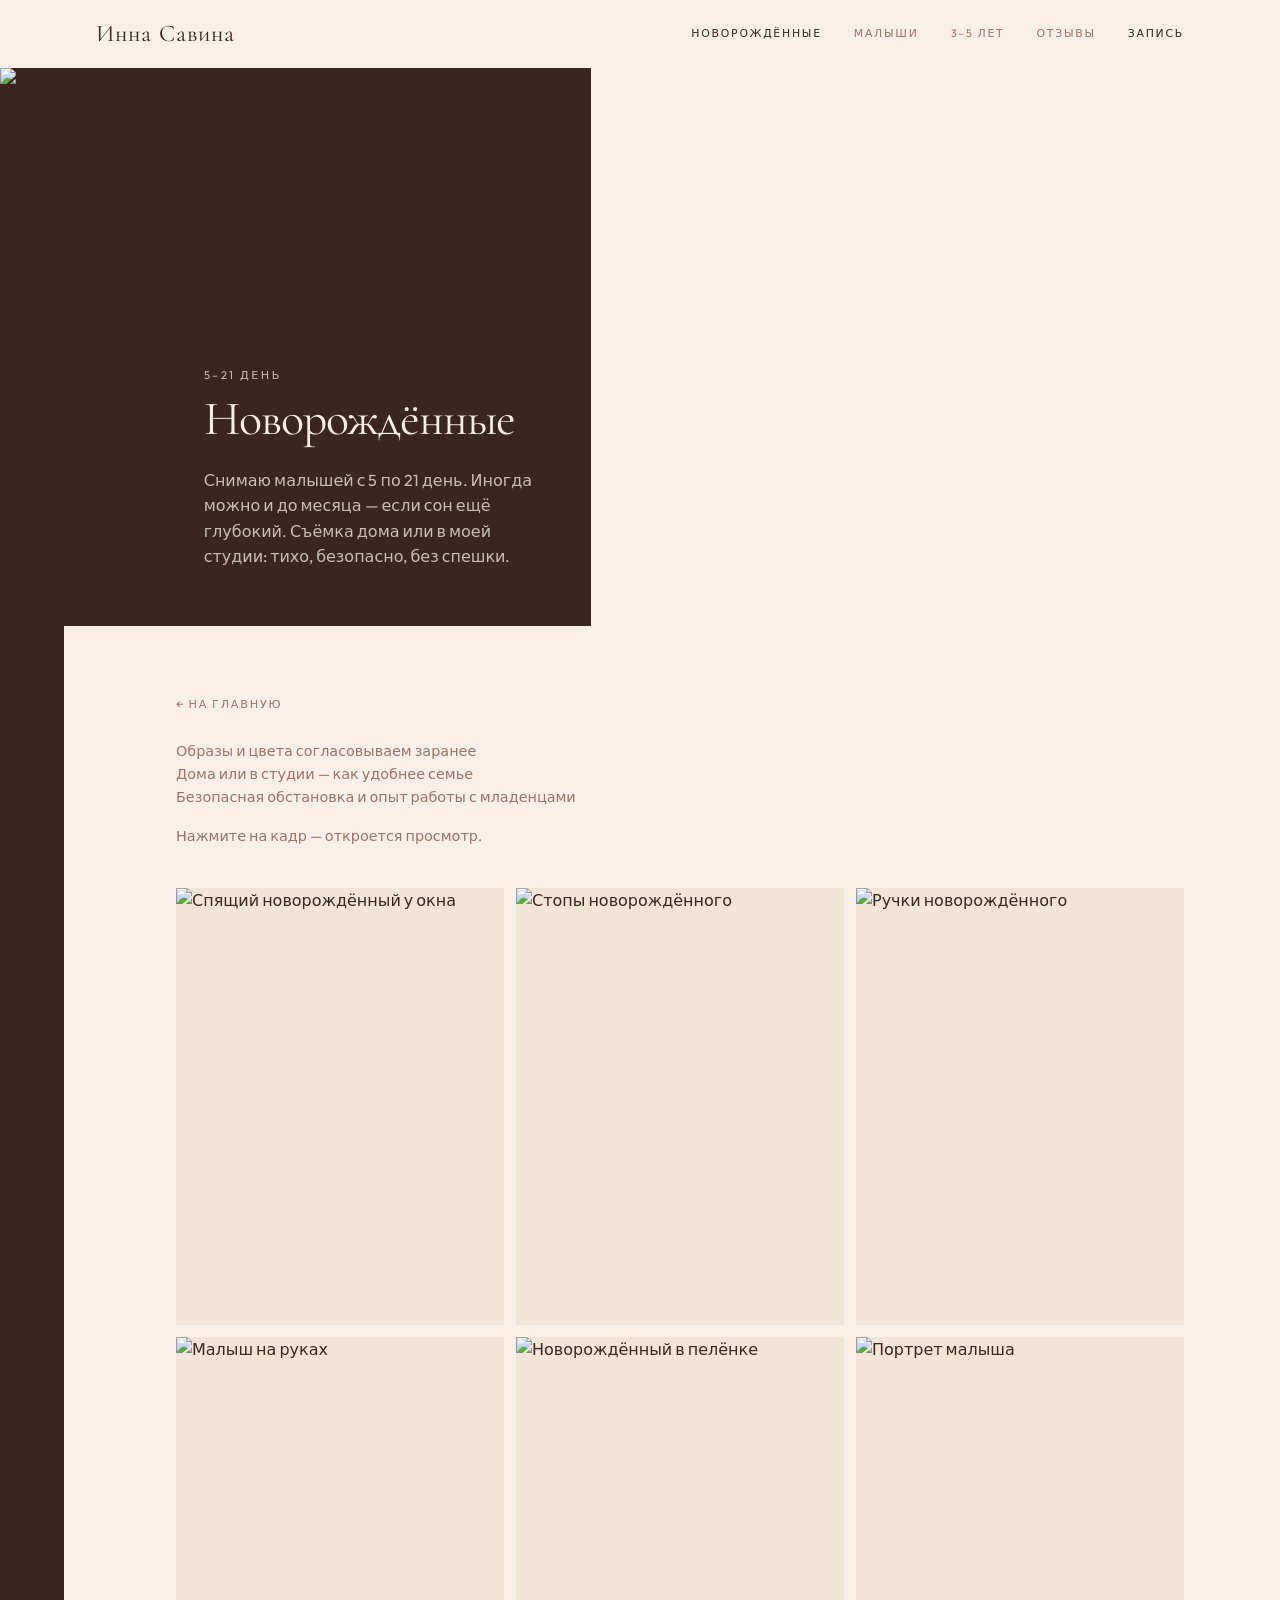
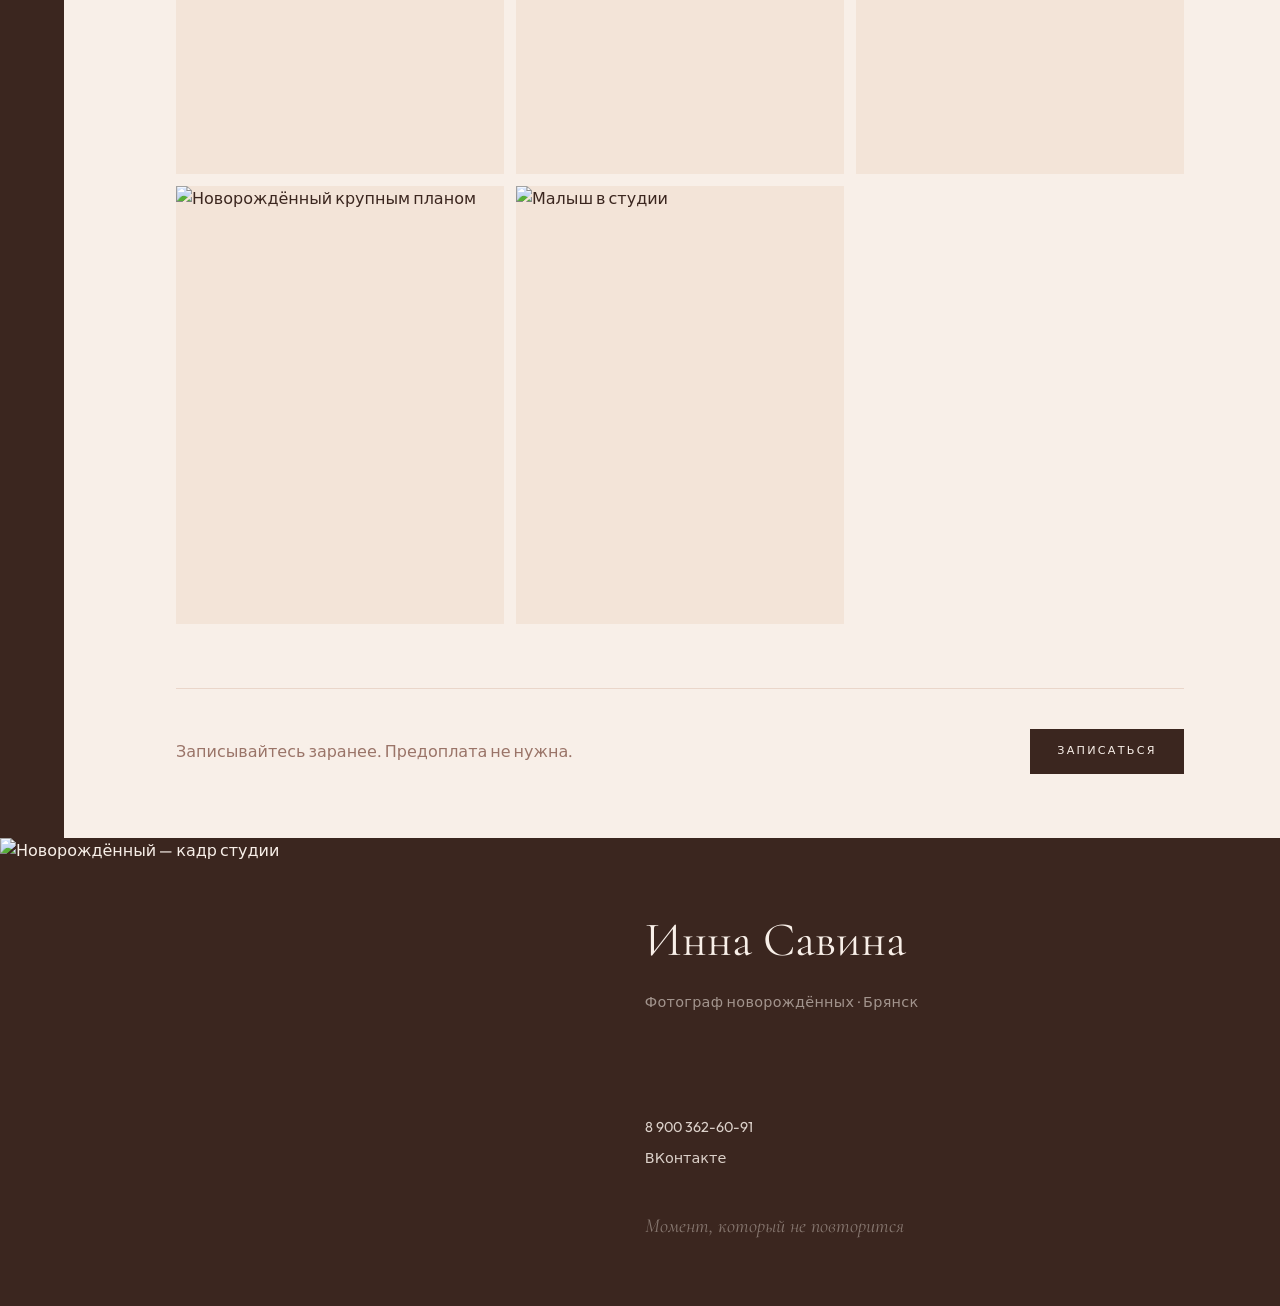
==== gallery/newborn/index.html @ e0b51485 "Add files via upload" ====
<!DOCTYPE html>
<html lang="ru">
<head>
  <meta charset="utf-8" />
  <meta name="viewport" content="width=device-width, initial-scale=1" />
  <title>Новорождённые — Инна Савина</title>
  <meta name="description" content="Снимаю малышей с 5 по 21 день. Иногда можно и до месяца — если сон ещё глубокий. Съёмка дома или в моей студии: тихо, безопасно, без спешки." />
  <meta property="og:title" content="Новорождённые — Инна Савина" />
  <meta property="og:image" content="../../og.jpg" />
  <link rel="icon" type="image/svg+xml" href="../../favicon.svg" />
  <link rel="preconnect" href="https://fonts.googleapis.com" />
  <link rel="preconnect" href="https://fonts.gstatic.com" crossorigin />
  <link href="https://fonts.googleapis.com/css2?family=Cormorant+Garamond:ital,wght@0,400;0,500;1,400&family=Outfit:wght@400;500&display=swap" rel="stylesheet" />
  <link rel="stylesheet" href="../../css/site.css" />
</head>
<body>

<header>
  <div class="nav">
    <a class="logo" href="../../">Инна Савина</a>
    <nav class="nav-links">
      <a href="../../gallery/newborn/" class="active">Новорождённые</a>
      <a href="../../gallery/toddlers/">Малыши</a>
      <a href="../../gallery/children/">3–5 лет</a>
      <a href="../../#otzyvy">Отзывы</a>
      <a href="../../booking/" class="solid">Запись</a>
    </nav>
    <button class="menu-btn" type="button" data-menu aria-label="Открыть меню">☰</button>
  </div>
  <div class="mobile-nav" data-mobile>
    <a href="../../gallery/newborn/">Новорождённые</a>
    <a href="../../gallery/toddlers/">Малыши</a>
    <a href="../../gallery/children/">3–5 лет</a>
    <a href="../../#otzyvy">Отзывы</a>
    <a href="../../booking/">Запись</a>
  </div>
</header>

<main>
  <article>
    <div class="page-hero">
      <div class="page-hero-photo"><img src="../../photos/nb-01.webp" alt="Новорождённые" /></div>
      <div class="page-hero-copy">
        <p class="kicker">5–21 день</p>
        <h1>Новорождённые</h1>
        <p>Снимаю малышей с 5 по 21 день. Иногда можно и до месяца — если сон ещё глубокий. Съёмка дома или в моей студии: тихо, безопасно, без спешки.</p>
      </div>
    </div>
    <div class="gallery-body">
      <div class="gallery-stripe"></div>
      <div class="gallery-inner">
        <a class="back" href="../../">← На главную</a>
        <ul><li>Образы и цвета согласовываем заранее</li><li>Дома или в студии — как удобнее семье</li><li>Безопасная обстановка и опыт работы с младенцами</li></ul>
        <p class="hint">Нажмите на кадр — откроется просмотр.</p>
        <div class="grid"><button type="button" data-open="[{&quot;src&quot;: &quot;../../photos/nb-01.webp&quot;, &quot;alt&quot;: &quot;Спящий новорождённый у окна&quot;, &quot;caption&quot;: &quot;Первые дни&quot;}, {&quot;src&quot;: &quot;../../photos/nb-02.webp&quot;, &quot;alt&quot;: &quot;Стопы новорождённого&quot;, &quot;caption&quot;: &quot;Пяточки&quot;}, {&quot;src&quot;: &quot;../../photos/nb-hands.webp&quot;, &quot;alt&quot;: &quot;Ручки новорождённого&quot;, &quot;caption&quot;: &quot;Ручки&quot;}, {&quot;src&quot;: &quot;../../photos/nb-03.webp&quot;, &quot;alt&quot;: &quot;Малыш на руках&quot;, &quot;caption&quot;: &quot;На руках у мамы&quot;}, {&quot;src&quot;: &quot;../../photos/nb-08.webp&quot;, &quot;alt&quot;: &quot;Новорождённый в пелёнке&quot;, &quot;caption&quot;: &quot;Студия&quot;}, {&quot;src&quot;: &quot;../../photos/nb-09.webp&quot;, &quot;alt&quot;: &quot;Портрет малыша&quot;, &quot;caption&quot;: &quot;Портрет&quot;}, {&quot;src&quot;: &quot;../../photos/ch-03.webp&quot;, &quot;alt&quot;: &quot;Новорождённый крупным планом&quot;, &quot;caption&quot;: &quot;Крупный план&quot;}, {&quot;src&quot;: &quot;../../photos/td-05.webp&quot;, &quot;alt&quot;: &quot;Малыш в студии&quot;, &quot;caption&quot;: &quot;Спокойный свет&quot;}]" data-index="0"><img src="../../photos/nb-01.webp" alt="Спящий новорождённый у окна" /></button><button type="button" data-open="[{&quot;src&quot;: &quot;../../photos/nb-01.webp&quot;, &quot;alt&quot;: &quot;Спящий новорождённый у окна&quot;, &quot;caption&quot;: &quot;Первые дни&quot;}, {&quot;src&quot;: &quot;../../photos/nb-02.webp&quot;, &quot;alt&quot;: &quot;Стопы новорождённого&quot;, &quot;caption&quot;: &quot;Пяточки&quot;}, {&quot;src&quot;: &quot;../../photos/nb-hands.webp&quot;, &quot;alt&quot;: &quot;Ручки новорождённого&quot;, &quot;caption&quot;: &quot;Ручки&quot;}, {&quot;src&quot;: &quot;../../photos/nb-03.webp&quot;, &quot;alt&quot;: &quot;Малыш на руках&quot;, &quot;caption&quot;: &quot;На руках у мамы&quot;}, {&quot;src&quot;: &quot;../../photos/nb-08.webp&quot;, &quot;alt&quot;: &quot;Новорождённый в пелёнке&quot;, &quot;caption&quot;: &quot;Студия&quot;}, {&quot;src&quot;: &quot;../../photos/nb-09.webp&quot;, &quot;alt&quot;: &quot;Портрет малыша&quot;, &quot;caption&quot;: &quot;Портрет&quot;}, {&quot;src&quot;: &quot;../../photos/ch-03.webp&quot;, &quot;alt&quot;: &quot;Новорождённый крупным планом&quot;, &quot;caption&quot;: &quot;Крупный план&quot;}, {&quot;src&quot;: &quot;../../photos/td-05.webp&quot;, &quot;alt&quot;: &quot;Малыш в студии&quot;, &quot;caption&quot;: &quot;Спокойный свет&quot;}]" data-index="1"><img src="../../photos/nb-02.webp" alt="Стопы новорождённого" /></button><button type="button" data-open="[{&quot;src&quot;: &quot;../../photos/nb-01.webp&quot;, &quot;alt&quot;: &quot;Спящий новорождённый у окна&quot;, &quot;caption&quot;: &quot;Первые дни&quot;}, {&quot;src&quot;: &quot;../../photos/nb-02.webp&quot;, &quot;alt&quot;: &quot;Стопы новорождённого&quot;, &quot;caption&quot;: &quot;Пяточки&quot;}, {&quot;src&quot;: &quot;../../photos/nb-hands.webp&quot;, &quot;alt&quot;: &quot;Ручки новорождённого&quot;, &quot;caption&quot;: &quot;Ручки&quot;}, {&quot;src&quot;: &quot;../../photos/nb-03.webp&quot;, &quot;alt&quot;: &quot;Малыш на руках&quot;, &quot;caption&quot;: &quot;На руках у мамы&quot;}, {&quot;src&quot;: &quot;../../photos/nb-08.webp&quot;, &quot;alt&quot;: &quot;Новорождённый в пелёнке&quot;, &quot;caption&quot;: &quot;Студия&quot;}, {&quot;src&quot;: &quot;../../photos/nb-09.webp&quot;, &quot;alt&quot;: &quot;Портрет малыша&quot;, &quot;caption&quot;: &quot;Портрет&quot;}, {&quot;src&quot;: &quot;../../photos/ch-03.webp&quot;, &quot;alt&quot;: &quot;Новорождённый крупным планом&quot;, &quot;caption&quot;: &quot;Крупный план&quot;}, {&quot;src&quot;: &quot;../../photos/td-05.webp&quot;, &quot;alt&quot;: &quot;Малыш в студии&quot;, &quot;caption&quot;: &quot;Спокойный свет&quot;}]" data-index="2"><img src="../../photos/nb-hands.webp" alt="Ручки новорождённого" /></button><button type="button" data-open="[{&quot;src&quot;: &quot;../../photos/nb-01.webp&quot;, &quot;alt&quot;: &quot;Спящий новорождённый у окна&quot;, &quot;caption&quot;: &quot;Первые дни&quot;}, {&quot;src&quot;: &quot;../../photos/nb-02.webp&quot;, &quot;alt&quot;: &quot;Стопы новорождённого&quot;, &quot;caption&quot;: &quot;Пяточки&quot;}, {&quot;src&quot;: &quot;../../photos/nb-hands.webp&quot;, &quot;alt&quot;: &quot;Ручки новорождённого&quot;, &quot;caption&quot;: &quot;Ручки&quot;}, {&quot;src&quot;: &quot;../../photos/nb-03.webp&quot;, &quot;alt&quot;: &quot;Малыш на руках&quot;, &quot;caption&quot;: &quot;На руках у мамы&quot;}, {&quot;src&quot;: &quot;../../photos/nb-08.webp&quot;, &quot;alt&quot;: &quot;Новорождённый в пелёнке&quot;, &quot;caption&quot;: &quot;Студия&quot;}, {&quot;src&quot;: &quot;../../photos/nb-09.webp&quot;, &quot;alt&quot;: &quot;Портрет малыша&quot;, &quot;caption&quot;: &quot;Портрет&quot;}, {&quot;src&quot;: &quot;../../photos/ch-03.webp&quot;, &quot;alt&quot;: &quot;Новорождённый крупным планом&quot;, &quot;caption&quot;: &quot;Крупный план&quot;}, {&quot;src&quot;: &quot;../../photos/td-05.webp&quot;, &quot;alt&quot;: &quot;Малыш в студии&quot;, &quot;caption&quot;: &quot;Спокойный свет&quot;}]" data-index="3"><img src="../../photos/nb-03.webp" alt="Малыш на руках" /></button><button type="button" data-open="[{&quot;src&quot;: &quot;../../photos/nb-01.webp&quot;, &quot;alt&quot;: &quot;Спящий новорождённый у окна&quot;, &quot;caption&quot;: &quot;Первые дни&quot;}, {&quot;src&quot;: &quot;../../photos/nb-02.webp&quot;, &quot;alt&quot;: &quot;Стопы новорождённого&quot;, &quot;caption&quot;: &quot;Пяточки&quot;}, {&quot;src&quot;: &quot;../../photos/nb-hands.webp&quot;, &quot;alt&quot;: &quot;Ручки новорождённого&quot;, &quot;caption&quot;: &quot;Ручки&quot;}, {&quot;src&quot;: &quot;../../photos/nb-03.webp&quot;, &quot;alt&quot;: &quot;Малыш на руках&quot;, &quot;caption&quot;: &quot;На руках у мамы&quot;}, {&quot;src&quot;: &quot;../../photos/nb-08.webp&quot;, &quot;alt&quot;: &quot;Новорождённый в пелёнке&quot;, &quot;caption&quot;: &quot;Студия&quot;}, {&quot;src&quot;: &quot;../../photos/nb-09.webp&quot;, &quot;alt&quot;: &quot;Портрет малыша&quot;, &quot;caption&quot;: &quot;Портрет&quot;}, {&quot;src&quot;: &quot;../../photos/ch-03.webp&quot;, &quot;alt&quot;: &quot;Новорождённый крупным планом&quot;, &quot;caption&quot;: &quot;Крупный план&quot;}, {&quot;src&quot;: &quot;../../photos/td-05.webp&quot;, &quot;alt&quot;: &quot;Малыш в студии&quot;, &quot;caption&quot;: &quot;Спокойный свет&quot;}]" data-index="4"><img src="../../photos/nb-08.webp" alt="Новорождённый в пелёнке" /></button><button type="button" data-open="[{&quot;src&quot;: &quot;../../photos/nb-01.webp&quot;, &quot;alt&quot;: &quot;Спящий новорождённый у окна&quot;, &quot;caption&quot;: &quot;Первые дни&quot;}, {&quot;src&quot;: &quot;../../photos/nb-02.webp&quot;, &quot;alt&quot;: &quot;Стопы новорождённого&quot;, &quot;caption&quot;: &quot;Пяточки&quot;}, {&quot;src&quot;: &quot;../../photos/nb-hands.webp&quot;, &quot;alt&quot;: &quot;Ручки новорождённого&quot;, &quot;caption&quot;: &quot;Ручки&quot;}, {&quot;src&quot;: &quot;../../photos/nb-03.webp&quot;, &quot;alt&quot;: &quot;Малыш на руках&quot;, &quot;caption&quot;: &quot;На руках у мамы&quot;}, {&quot;src&quot;: &quot;../../photos/nb-08.webp&quot;, &quot;alt&quot;: &quot;Новорождённый в пелёнке&quot;, &quot;caption&quot;: &quot;Студия&quot;}, {&quot;src&quot;: &quot;../../photos/nb-09.webp&quot;, &quot;alt&quot;: &quot;Портрет малыша&quot;, &quot;caption&quot;: &quot;Портрет&quot;}, {&quot;src&quot;: &quot;../../photos/ch-03.webp&quot;, &quot;alt&quot;: &quot;Новорождённый крупным планом&quot;, &quot;caption&quot;: &quot;Крупный план&quot;}, {&quot;src&quot;: &quot;../../photos/td-05.webp&quot;, &quot;alt&quot;: &quot;Малыш в студии&quot;, &quot;caption&quot;: &quot;Спокойный свет&quot;}]" data-index="5"><img src="../../photos/nb-09.webp" alt="Портрет малыша" /></button><button type="button" data-open="[{&quot;src&quot;: &quot;../../photos/nb-01.webp&quot;, &quot;alt&quot;: &quot;Спящий новорождённый у окна&quot;, &quot;caption&quot;: &quot;Первые дни&quot;}, {&quot;src&quot;: &quot;../../photos/nb-02.webp&quot;, &quot;alt&quot;: &quot;Стопы новорождённого&quot;, &quot;caption&quot;: &quot;Пяточки&quot;}, {&quot;src&quot;: &quot;../../photos/nb-hands.webp&quot;, &quot;alt&quot;: &quot;Ручки новорождённого&quot;, &quot;caption&quot;: &quot;Ручки&quot;}, {&quot;src&quot;: &quot;../../photos/nb-03.webp&quot;, &quot;alt&quot;: &quot;Малыш на руках&quot;, &quot;caption&quot;: &quot;На руках у мамы&quot;}, {&quot;src&quot;: &quot;../../photos/nb-08.webp&quot;, &quot;alt&quot;: &quot;Новорождённый в пелёнке&quot;, &quot;caption&quot;: &quot;Студия&quot;}, {&quot;src&quot;: &quot;../../photos/nb-09.webp&quot;, &quot;alt&quot;: &quot;Портрет малыша&quot;, &quot;caption&quot;: &quot;Портрет&quot;}, {&quot;src&quot;: &quot;../../photos/ch-03.webp&quot;, &quot;alt&quot;: &quot;Новорождённый крупным планом&quot;, &quot;caption&quot;: &quot;Крупный план&quot;}, {&quot;src&quot;: &quot;../../photos/td-05.webp&quot;, &quot;alt&quot;: &quot;Малыш в студии&quot;, &quot;caption&quot;: &quot;Спокойный свет&quot;}]" data-index="6"><img src="../../photos/ch-03.webp" alt="Новорождённый крупным планом" /></button><button type="button" data-open="[{&quot;src&quot;: &quot;../../photos/nb-01.webp&quot;, &quot;alt&quot;: &quot;Спящий новорождённый у окна&quot;, &quot;caption&quot;: &quot;Первые дни&quot;}, {&quot;src&quot;: &quot;../../photos/nb-02.webp&quot;, &quot;alt&quot;: &quot;Стопы новорождённого&quot;, &quot;caption&quot;: &quot;Пяточки&quot;}, {&quot;src&quot;: &quot;../../photos/nb-hands.webp&quot;, &quot;alt&quot;: &quot;Ручки новорождённого&quot;, &quot;caption&quot;: &quot;Ручки&quot;}, {&quot;src&quot;: &quot;../../photos/nb-03.webp&quot;, &quot;alt&quot;: &quot;Малыш на руках&quot;, &quot;caption&quot;: &quot;На руках у мамы&quot;}, {&quot;src&quot;: &quot;../../photos/nb-08.webp&quot;, &quot;alt&quot;: &quot;Новорождённый в пелёнке&quot;, &quot;caption&quot;: &quot;Студия&quot;}, {&quot;src&quot;: &quot;../../photos/nb-09.webp&quot;, &quot;alt&quot;: &quot;Портрет малыша&quot;, &quot;caption&quot;: &quot;Портрет&quot;}, {&quot;src&quot;: &quot;../../photos/ch-03.webp&quot;, &quot;alt&quot;: &quot;Новорождённый крупным планом&quot;, &quot;caption&quot;: &quot;Крупный план&quot;}, {&quot;src&quot;: &quot;../../photos/td-05.webp&quot;, &quot;alt&quot;: &quot;Малыш в студии&quot;, &quot;caption&quot;: &quot;Спокойный свет&quot;}]" data-index="7"><img src="../../photos/td-05.webp" alt="Малыш в студии" /></button></div>
        <div class="cta-row">
          <p>Записывайтесь заранее. Предоплата не нужна.</p>
          <a class="btn btn-dark" href="../../booking/">Записаться</a>
        </div>
      </div>
    </div>
  </article>
</main>

<footer>
  <div class="foot">
    <div class="foot-photo"><img src="../../photos/hero.webp" alt="Новорождённый — кадр студии" /></div>
    <div class="foot-copy">
      <div>
        <p class="name">Инна Савина</p>
        <p class="sub">Фотограф новорождённых · Брянск</p>
      </div>
      <div class="contacts">
        <a href="tel:+79003626091">8 900 362-60-91</a>
        <a href="https://vk.ru/innasavina.photo" target="_blank" rel="noreferrer">ВКонтакте</a>
        <p class="motto">Момент, который не повторится</p>
      </div>
    </div>
  </div>
</footer>
<div class="lightbox" role="dialog" aria-modal="true" aria-label="Просмотр фотографии">
  <div class="lb-top">
    <p class="logo" data-lb-count></p>
    <button type="button" data-close aria-label="Закрыть">✕</button>
  </div>
  <div class="lb-stage">
    <button class="lb-nav prev" type="button" data-prev aria-label="Предыдущий кадр">‹</button>
    <img data-lb-img alt="" />
    <button class="lb-nav next" type="button" data-next aria-label="Следующий кадр">›</button>
  </div>
  <div class="lb-bot">
    <p data-lb-cap></p>
    <div class="lb-mob">
      <button type="button" data-prev-m aria-label="Предыдущий кадр">‹</button>
      <button type="button" data-next-m aria-label="Следующий кадр">›</button>
    </div>
  </div>
</div>
<script src="../../js/site.js"></script>
</body></html>
---- css/site.css ----
:root {
  --paper: #f8efe8;
  --paper-deep: #f3e4d8;
  --ink: #3b261f;
  --ink-soft: #5c3d34;
  --stone: #9a7468;
  --clay: #c17a6a;
  --line: #ead6ca;
  --white: #fffaf6;
  --display: "Cormorant Garamond", "Times New Roman", serif;
  --sans: "Outfit", ui-sans-serif, system-ui, sans-serif;
}
* { box-sizing: border-box; }
html { -webkit-font-smoothing: antialiased; }
body { margin: 0; background: var(--paper); color: var(--ink); font-family: var(--sans); font-weight: 400; line-height: 1.6; }
img, video { max-width: 100%; display: block; }
a { color: inherit; text-decoration: none; }
button { font: inherit; color: inherit; background: none; border: 0; cursor: pointer; padding: 0; }
h1,h2,h3 { font-family: var(--display); font-weight: 400; letter-spacing: -0.02em; line-height: 1.15; margin: 0; }
p { margin: 0; }
::selection { background: var(--ink); color: var(--paper); }

.kicker { font-size: 0.7rem; letter-spacing: 0.22em; text-transform: uppercase; color: var(--clay); }
.link-line { display: inline-flex; align-items: center; gap: 0.5rem; border-bottom: 1px solid currentColor; padding-bottom: 2px; font-size: 0.72rem; letter-spacing: 0.16em; text-transform: uppercase; }
.btn { display: inline-flex; align-items: center; justify-content: center; padding: 0.85rem 1.7rem; font-size: 0.7rem; font-weight: 500; letter-spacing: 0.2em; text-transform: uppercase; }
.btn-light { background: var(--paper); color: var(--ink); }
.btn-dark { background: var(--ink); color: var(--paper); }

header { position: sticky; top: 0; z-index: 40; background: rgba(248,239,232,.8); backdrop-filter: blur(12px); }
.nav { max-width: 72rem; margin: 0 auto; height: 4.25rem; display: flex; align-items: center; justify-content: space-between; padding: 0 1.25rem; }
.logo { font-family: var(--display); font-size: 1.5rem; letter-spacing: 0.04em; }
.nav-links { display: none; align-items: center; gap: 2rem; font-size: 0.68rem; letter-spacing: 0.16em; text-transform: uppercase; color: var(--stone); }
.nav-links a:hover, .nav-links a.active { color: var(--ink); }
.nav-links a.solid { color: var(--ink); }
.menu-btn { width: 2.75rem; height: 2.75rem; display: inline-flex; align-items: center; justify-content: center; }
.mobile-nav { display: none; flex-direction: column; padding: 1rem 1.25rem 1.25rem; border-top: 1px solid var(--line); }
.mobile-nav.open { display: flex; }
.mobile-nav a { padding: 0.75rem 0; }

.hero { position: relative; min-height: 92vh; overflow: hidden; background: var(--ink); }
.hero img, .hero video { position: absolute; inset: 0; width: 100%; height: 100%; object-fit: cover; }
.hero-scrim { position: absolute; inset: 0; background: linear-gradient(to top, rgba(59,38,31,.75), transparent 55%, rgba(59,38,31,.1)); }
.hero-copy { position: relative; max-width: 72rem; margin: 0 auto; min-height: 92vh; display: flex; flex-direction: column; justify-content: flex-end; padding: 7rem 1.25rem 4rem; color: var(--paper); }
.hero h1 { margin-top: 1.5rem; max-width: 48rem; font-size: 3.4rem; line-height: 1.02; }
.hero .kicker { color: rgba(248,239,232,.8); letter-spacing: 0.28em; }
.hero .btn { margin-top: 2.5rem; width: fit-content; }

.stats { position: relative; background: var(--paper); }
.stripe-left { display: none; }
.stats-grid { max-width: 72rem; margin: 0 auto; display: grid; grid-template-columns: 1fr 1fr; gap: 2.5rem; padding: 3.5rem 1.25rem; }
.stats-grid .n { font-family: var(--display); font-size: 1.9rem; }
.stats-grid .l { margin-top: 0.5rem; font-size: 0.65rem; letter-spacing: 0.18em; text-transform: uppercase; color: var(--stone); }

.spread { display: flex; flex-direction: column; min-height: 78vh; }
.spread-copy { background: var(--ink); color: var(--paper); padding: 3.5rem 1.5rem; display: flex; flex-direction: column; justify-content: center; }
.spread-copy h2 { margin-top: 0.75rem; font-size: 2.5rem; }
.spread-copy p { margin-top: 1.25rem; max-width: 28rem; color: rgba(248,239,232,.75); }
.spread-copy ul { margin: 1.25rem 0 0; padding: 0; list-style: none; max-width: 28rem; color: rgba(248,239,232,.65); font-size: 0.9rem; }
.spread-copy ul li + li { margin-top: 0.5rem; }
.spread-copy .link-line { margin-top: 2rem; width: fit-content; color: var(--paper); border-color: rgba(248,239,232,.5); }
.spread-photo { position: relative; min-height: 42vh; flex: 1; overflow: hidden; }
.spread-photo img { width: 100%; height: 100%; object-fit: cover; }
.details { display: grid; grid-template-columns: 1fr 1fr; }
.details button { position: relative; height: 11rem; overflow: hidden; }
.details img { width: 100%; height: 100%; object-fit: cover; }
.pair-photos { display: grid; grid-template-columns: 1fr 1fr; min-height: 50vh; }
.pair-photos button { position: relative; overflow: hidden; min-height: 50vh; }
.pair-photos img { width: 100%; height: 100%; object-fit: cover; }

.plinth { background: var(--ink); }
.plinth-photo { display: block; width: 100%; height: 62vh; min-height: 420px; overflow: hidden; }
.plinth-photo img { width: 100%; height: 100%; object-fit: cover; }
.plinth-bar { display: flex; flex-direction: column; align-items: flex-start; justify-content: space-between; gap: 1rem; padding: 2rem 1.5rem; color: var(--paper); }
.plinth-bar h2 { margin-top: 0.25rem; font-size: 2rem; }
.plinth-bar .link-line { border-color: rgba(248,239,232,.4); }

.process { position: relative; background: var(--paper-deep); }
.process-inner { max-width: 72rem; margin: 0 auto; padding: 5rem 1.25rem; }
.process h2 { margin-top: 0.75rem; font-size: 2.5rem; }
.process-grid { margin-top: 3.5rem; display: grid; gap: 3rem; }
.process-grid .n { font-family: var(--display); font-size: 1.9rem; color: var(--clay); }
.process-grid h3 { margin-top: 0.75rem; font-size: 1.5rem; }
.process-grid p { margin-top: 0.75rem; max-width: 20rem; color: var(--stone); }

.reviews { background: var(--paper); }
.reviews-split { display: flex; flex-direction: column; min-height: 80vh; }
.reviews-photo { position: relative; min-height: 70vh; }
.reviews-photo img { width: 100%; height: 100%; object-fit: cover; object-position: center 20%; }
.reviews-cap { position: absolute; inset: auto 0 0 0; padding: 6rem 1.5rem 2rem; color: var(--paper); background: linear-gradient(to top, rgba(59,38,31,.8), rgba(59,38,31,.25), transparent); }
.reviews-cap h3 { margin-top: 0.5rem; font-size: 2.25rem; font-family: var(--display); font-weight: 400; }
.reviews-cap p { margin-top: 0.75rem; max-width: 24rem; font-size: 0.9rem; color: rgba(248,239,232,.8); }
.reviews-copy { display: flex; flex-direction: column; justify-content: center; padding: 4rem 1.5rem; }
.reviews-copy h2 { margin-top: 0.75rem; font-size: 2.25rem; }
.reviews-copy figure { margin: 3rem 0 0; }
.reviews-copy blockquote { margin: 0; max-width: 32rem; font-family: var(--display); font-size: 1.5rem; font-style: italic; line-height: 1.3; }
.reviews-copy figcaption { margin-top: 1rem; font-size: 0.68rem; letter-spacing: 0.14em; text-transform: uppercase; color: var(--clay); }

footer { background: var(--ink); color: var(--paper); }
.foot { display: flex; flex-direction: column; min-height: 52vh; }
.foot-photo { position: relative; min-height: 42vh; }
.foot-photo img { width: 100%; height: 100%; object-fit: cover; }
.foot-copy { display: flex; flex-direction: column; justify-content: space-between; padding: 3rem 1.5rem; }
.foot-copy .name { font-family: var(--display); font-size: 2.25rem; }
.foot-copy .sub { margin-top: 0.75rem; font-size: 0.9rem; letter-spacing: 0.02em; color: rgba(248,239,232,.55); }
.foot-copy .contacts { margin-top: 2.5rem; display: flex; flex-direction: column; gap: 0.5rem; font-size: 0.9rem; }
.foot-copy .contacts a { color: rgba(248,239,232,.85); }
.motto { margin-top: 2rem; font-family: var(--display); font-size: 1.25rem; font-style: italic; color: rgba(248,239,232,.4); }

.page-hero { display: flex; flex-direction: column; }
.page-hero-photo { min-height: 42vh; background: var(--ink); overflow: hidden; }
.page-hero-photo img { width: 100%; height: 100%; object-fit: cover; min-height: 42vh; }
.page-hero-copy { background: var(--ink); color: var(--paper); padding: 2.5rem 1.5rem; display: flex; flex-direction: column; justify-content: flex-end; }
.page-hero-copy h1 { margin-top: 0.5rem; font-size: 3rem; }
.page-hero-copy p { margin-top: 1.25rem; color: rgba(248,239,232,.75); }
.gallery-body { position: relative; background: var(--paper); }
.gallery-inner { max-width: 72rem; margin: 0 auto; padding: 3rem 1.25rem 5rem; }
.back { display: inline-flex; align-items: center; gap: 0.5rem; font-size: 0.7rem; letter-spacing: 0.16em; text-transform: uppercase; color: var(--stone); }
.gallery-inner ul { margin: 1.5rem 0 0; padding: 0; list-style: none; max-width: 36rem; color: var(--stone); font-size: 0.9rem; }
.hint { margin-top: 1rem; font-size: 0.9rem; color: var(--stone); }
.grid { margin-top: 2.5rem; display: grid; grid-template-columns: 1fr; gap: 0.75rem; }
.grid button { position: relative; overflow: hidden; background: var(--paper-deep); text-align: left; }
.grid img { width: 100%; aspect-ratio: 3/4; object-fit: cover; transition: transform .7s ease; }
.grid button:hover img { transform: scale(1.03); }
.cta-row { margin-top: 4rem; padding-top: 2.5rem; border-top: 1px solid var(--line); display: flex; flex-direction: column; gap: 1.5rem; }
.cta-row p { color: var(--stone); max-width: 28rem; }

.booking { max-width: 42rem; margin: 0 auto; padding: 4rem 1.25rem 6rem; }
.booking h1 { margin-top: 0.75rem; font-size: 2.5rem; }
.booking .lead { margin-top: 1.25rem; color: var(--stone); }
.booking .phones { margin-top: 1rem; font-size: 0.9rem; }
form { margin-top: 2.5rem; display: grid; gap: 1rem; }
label { display: grid; gap: 0.5rem; font-size: 0.9rem; }
input, select, textarea { height: 3rem; border: 1px solid var(--line); background: var(--white); color: var(--ink); padding: 0 1rem; font: inherit; outline: none; }
textarea { height: auto; padding: 0.75rem 1rem; }
input:focus, select:focus, textarea:focus { box-shadow: 0 0 0 2px rgba(193,122,106,.35); }
.thanks { display: none; margin-top: 3rem; border: 1px solid var(--line); background: var(--paper-deep); padding: 2.5rem 1.5rem; }
.thanks.show { display: block; }
.thanks h2 { font-size: 1.9rem; }
.thanks p { margin-top: 0.75rem; color: var(--stone); }

.lightbox { display: none; position: fixed; inset: 0; z-index: 80; background: rgba(59,38,31,.94); color: var(--paper); flex-direction: column; }
.lightbox.open { display: flex; }
.lb-top, .lb-bot { display: flex; align-items: center; justify-content: space-between; padding: 1rem 1.25rem; }
.lb-stage { position: relative; flex: 1; min-height: 0; display: flex; align-items: center; justify-content: center; padding: 0 1rem 1.5rem; }
.lb-stage img { max-height: 100%; max-width: 100%; object-fit: contain; }
.lb-nav { display: none; position: absolute; top: 50%; width: 3rem; height: 3rem; transform: translateY(-50%); color: var(--paper); }
.lb-nav.prev { left: 0.5rem; }
.lb-nav.next { right: 0.5rem; }
.lb-mob { display: flex; gap: 0.5rem; }
.lb-mob button { width: 2.75rem; height: 2.75rem; border: 1px solid rgba(248,239,232,.2); }

@media (min-width: 768px) {
  .nav { padding: 0 2rem; }
  .nav-links { display: flex; }
  .menu-btn, .mobile-nav { display: none !important; }
  .hero-copy { padding: 7rem 2rem 6rem; }
  .hero h1 { font-size: 6rem; }
  .stats-grid { grid-template-columns: repeat(4, 1fr); padding: 4rem 2rem 4rem 8rem; }
  .stripe-left { display: block; position: absolute; inset: 0 auto 0 0; width: 4rem; background: var(--ink); pointer-events: none; }
  .spread { flex-direction: row; }
  .spread.reverse { flex-direction: row-reverse; }
  .spread-copy { width: 36%; padding: 3.5rem 3rem; }
  .pair .spread-copy { width: 34%; }
  .details button { height: 14rem; }
  .pair-photos { flex: 1; min-height: 78vh; }
  .plinth-photo { height: 72vh; }
  .plinth-bar { flex-direction: row; align-items: center; padding: 2.5rem 2.5rem; }
  .plinth-bar h2 { font-size: 2.25rem; }
  .process-inner { padding: 6rem 2rem 6rem 8rem; }
  .process h2 { font-size: 3rem; }
  .process-grid { grid-template-columns: 1fr 1fr 1fr; }
  .reviews-split { flex-direction: row; }
  .reviews-photo { width: 42%; min-height: 80vh; }
  .reviews-copy { padding: 5rem 4rem; }
  .foot { flex-direction: row; }
  .foot-photo { width: 46%; min-height: 52vh; }
  .foot-copy { padding: 4rem 3.5rem; }
  .foot-copy .name { font-size: 3rem; }
  .page-hero { flex-direction: row; min-height: 62vh; }
  .page-hero-copy { width: 34%; padding: 3.5rem 3rem; }
  .about-page { min-height: calc(100vh - 4.25rem); }
  .about-page .page-hero-photo { min-height: calc(100vh - 4.25rem); flex: 1; }
  .about-page .page-hero-copy { width: 38%; justify-content: center; }
  .gallery-inner { padding: 4rem 2rem 4rem 7rem; }
  .gallery-stripe { display: block; position: absolute; inset: 0 auto 0 0; width: 4rem; background: var(--ink); }
  .grid { grid-template-columns: 1fr 1fr 1fr; }
  .cta-row { flex-direction: row; align-items: center; justify-content: space-between; }
  .booking { padding: 6rem 2rem; }
  .lb-nav { display: inline-flex; align-items: center; justify-content: center; }
  .lb-mob { display: none; }
  .lb-stage { padding: 0 4rem 1.5rem; }
}

@media (prefers-reduced-motion: reduce) {
  .hero-video { display: none; }
}
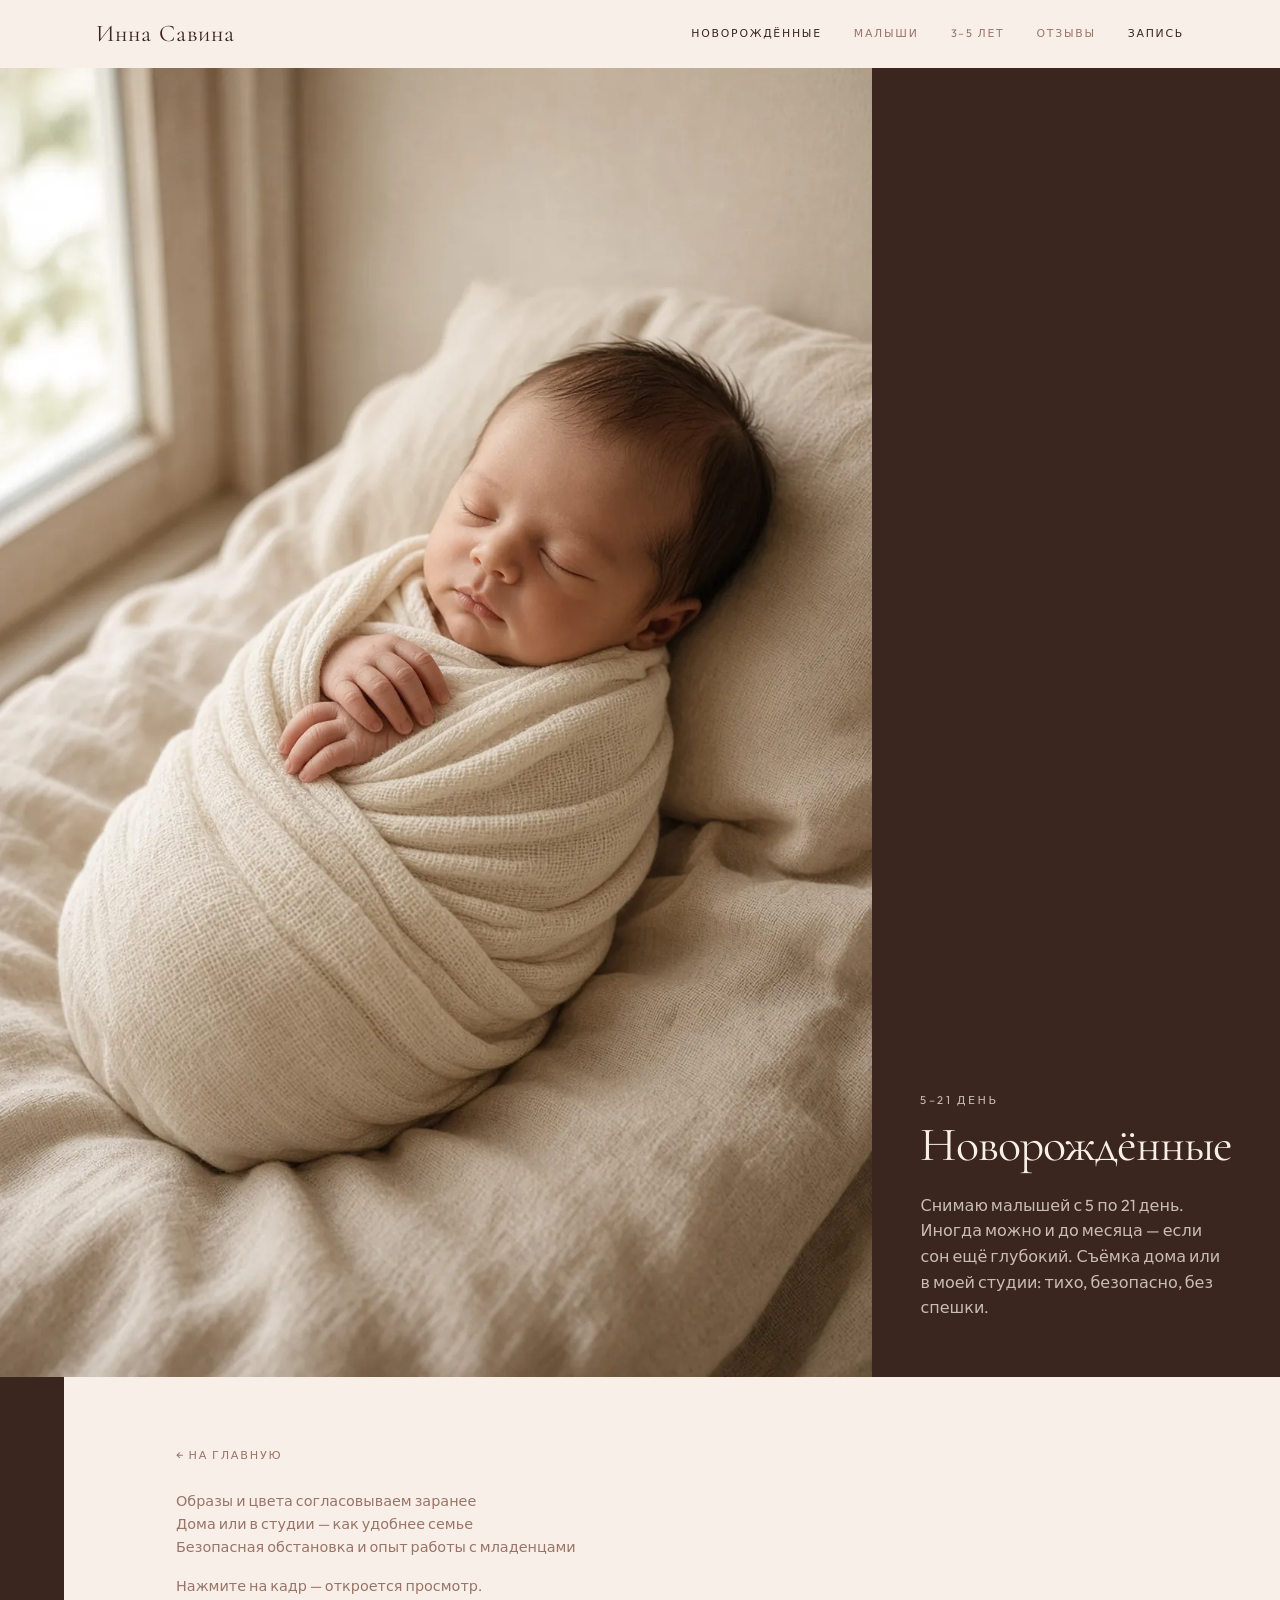
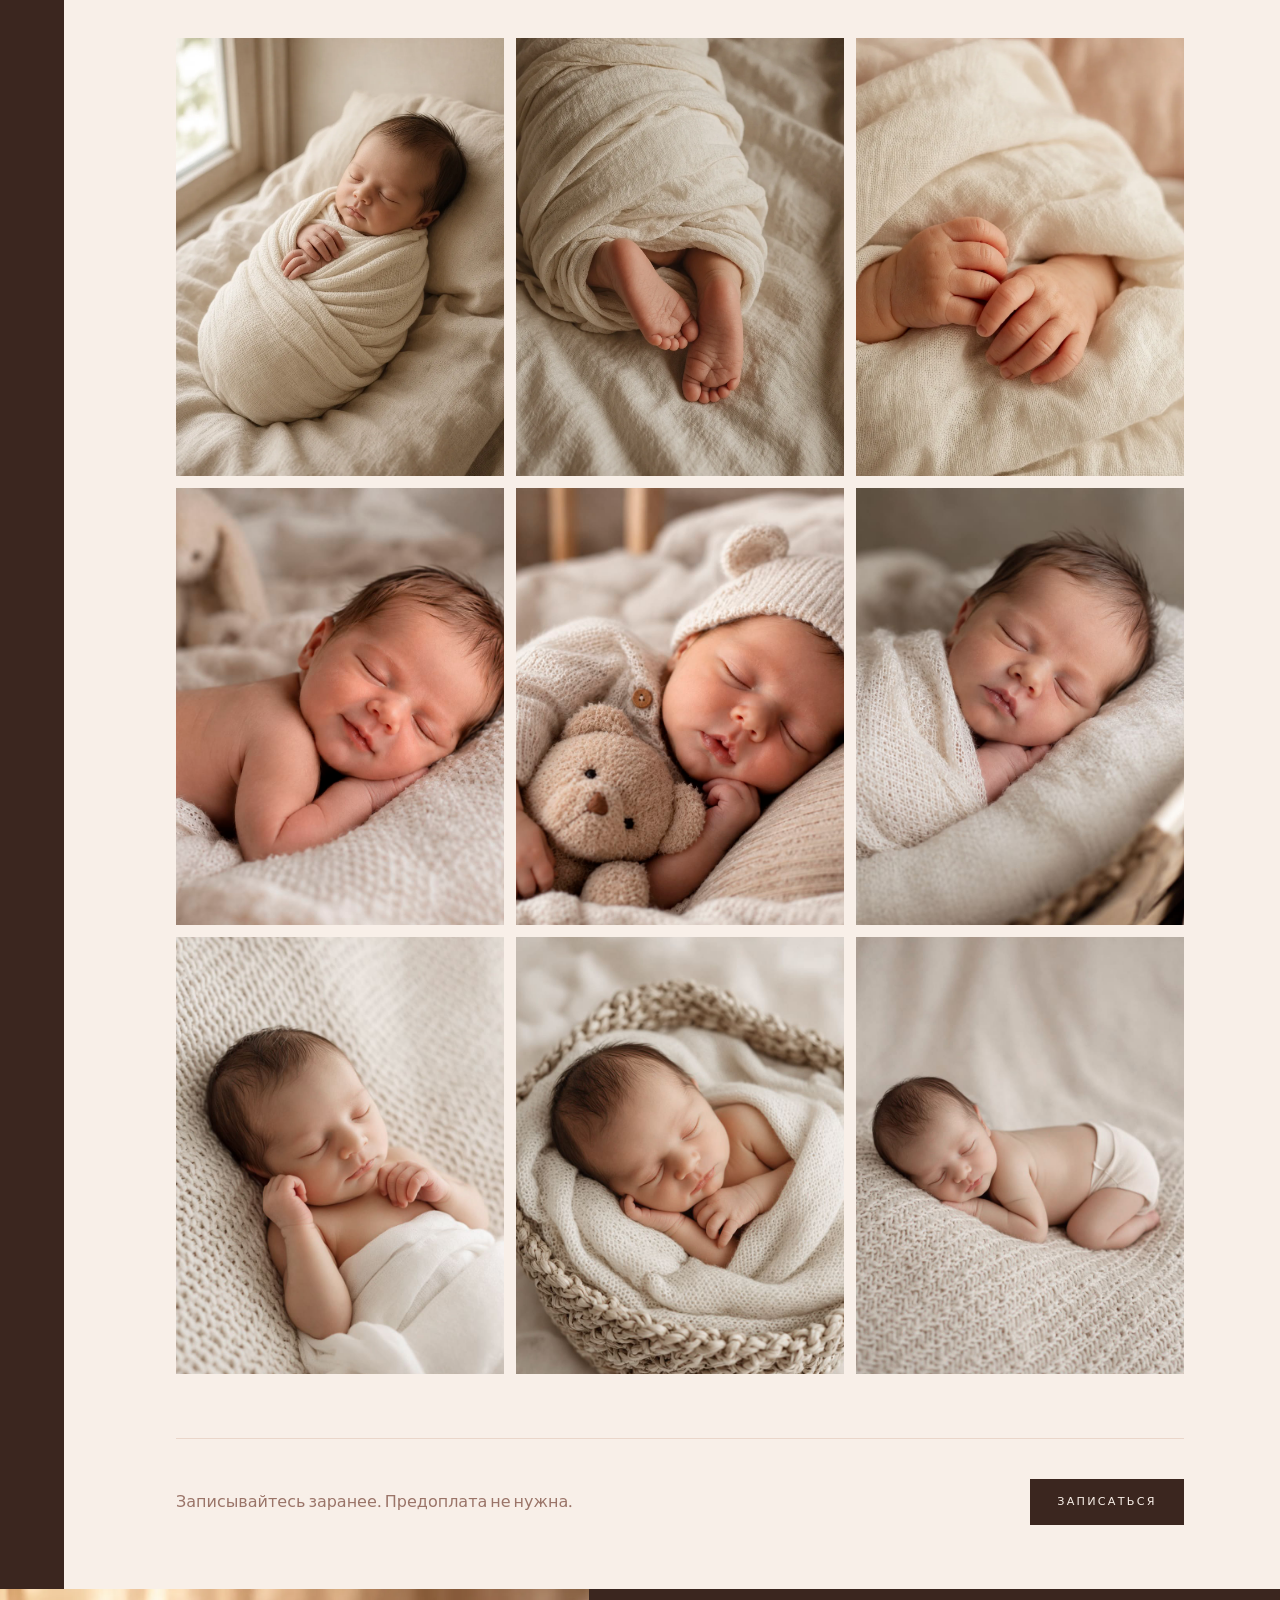
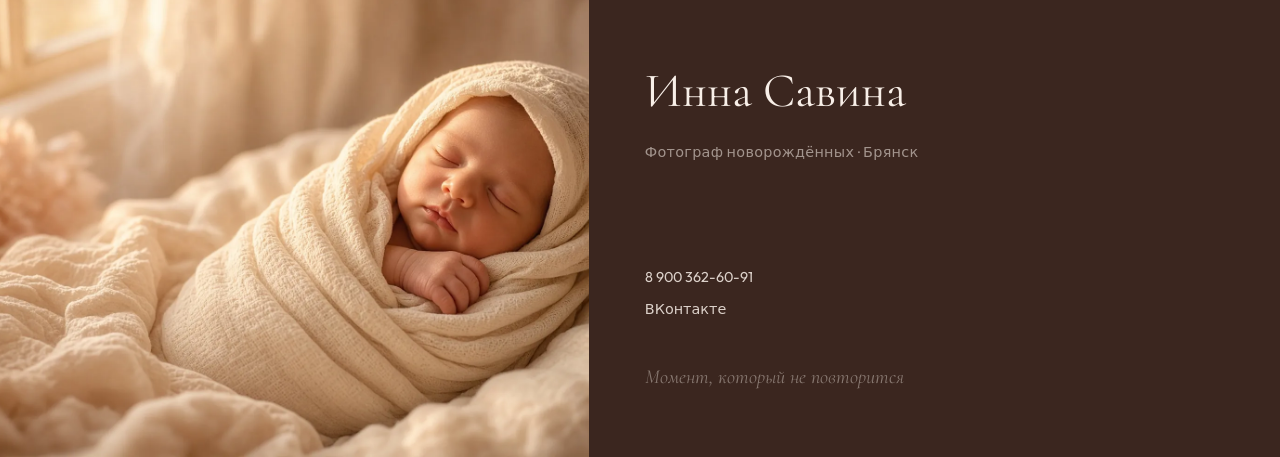
==== commit 8dcc1a9f: "Update index.html" ====
--- a/gallery/newborn/index.html
+++ b/gallery/newborn/index.html
@@ -52,7 +52,7 @@
         <a class="back" href="../../">← На главную</a>
         <ul><li>Образы и цвета согласовываем заранее</li><li>Дома или в студии — как удобнее семье</li><li>Безопасная обстановка и опыт работы с младенцами</li></ul>
         <p class="hint">Нажмите на кадр — откроется просмотр.</p>
-        <div class="grid"><button type="button" data-open="[{&quot;src&quot;: &quot;../../photos/nb-01.webp&quot;, &quot;alt&quot;: &quot;Спящий новорождённый у окна&quot;, &quot;caption&quot;: &quot;Первые дни&quot;}, {&quot;src&quot;: &quot;../../photos/nb-02.webp&quot;, &quot;alt&quot;: &quot;Стопы новорождённого&quot;, &quot;caption&quot;: &quot;Пяточки&quot;}, {&quot;src&quot;: &quot;../../photos/nb-hands.webp&quot;, &quot;alt&quot;: &quot;Ручки новорождённого&quot;, &quot;caption&quot;: &quot;Ручки&quot;}, {&quot;src&quot;: &quot;../../photos/nb-03.webp&quot;, &quot;alt&quot;: &quot;Малыш на руках&quot;, &quot;caption&quot;: &quot;На руках у мамы&quot;}, {&quot;src&quot;: &quot;../../photos/nb-08.webp&quot;, &quot;alt&quot;: &quot;Новорождённый в пелёнке&quot;, &quot;caption&quot;: &quot;Студия&quot;}, {&quot;src&quot;: &quot;../../photos/nb-09.webp&quot;, &quot;alt&quot;: &quot;Портрет малыша&quot;, &quot;caption&quot;: &quot;Портрет&quot;}, {&quot;src&quot;: &quot;../../photos/ch-03.webp&quot;, &quot;alt&quot;: &quot;Новорождённый крупным планом&quot;, &quot;caption&quot;: &quot;Крупный план&quot;}, {&quot;src&quot;: &quot;../../photos/td-05.webp&quot;, &quot;alt&quot;: &quot;Малыш в студии&quot;, &quot;caption&quot;: &quot;Спокойный свет&quot;}]" data-index="0"><img src="../../photos/nb-01.webp" alt="Спящий новорождённый у окна" /></button><button type="button" data-open="[{&quot;src&quot;: &quot;../../photos/nb-01.webp&quot;, &quot;alt&quot;: &quot;Спящий новорождённый у окна&quot;, &quot;caption&quot;: &quot;Первые дни&quot;}, {&quot;src&quot;: &quot;../../photos/nb-02.webp&quot;, &quot;alt&quot;: &quot;Стопы новорождённого&quot;, &quot;caption&quot;: &quot;Пяточки&quot;}, {&quot;src&quot;: &quot;../../photos/nb-hands.webp&quot;, &quot;alt&quot;: &quot;Ручки новорождённого&quot;, &quot;caption&quot;: &quot;Ручки&quot;}, {&quot;src&quot;: &quot;../../photos/nb-03.webp&quot;, &quot;alt&quot;: &quot;Малыш на руках&quot;, &quot;caption&quot;: &quot;На руках у мамы&quot;}, {&quot;src&quot;: &quot;../../photos/nb-08.webp&quot;, &quot;alt&quot;: &quot;Новорождённый в пелёнке&quot;, &quot;caption&quot;: &quot;Студия&quot;}, {&quot;src&quot;: &quot;../../photos/nb-09.webp&quot;, &quot;alt&quot;: &quot;Портрет малыша&quot;, &quot;caption&quot;: &quot;Портрет&quot;}, {&quot;src&quot;: &quot;../../photos/ch-03.webp&quot;, &quot;alt&quot;: &quot;Новорождённый крупным планом&quot;, &quot;caption&quot;: &quot;Крупный план&quot;}, {&quot;src&quot;: &quot;../../photos/td-05.webp&quot;, &quot;alt&quot;: &quot;Малыш в студии&quot;, &quot;caption&quot;: &quot;Спокойный свет&quot;}]" data-index="1"><img src="../../photos/nb-02.webp" alt="Стопы новорождённого" /></button><button type="button" data-open="[{&quot;src&quot;: &quot;../../photos/nb-01.webp&quot;, &quot;alt&quot;: &quot;Спящий новорождённый у окна&quot;, &quot;caption&quot;: &quot;Первые дни&quot;}, {&quot;src&quot;: &quot;../../photos/nb-02.webp&quot;, &quot;alt&quot;: &quot;Стопы новорождённого&quot;, &quot;caption&quot;: &quot;Пяточки&quot;}, {&quot;src&quot;: &quot;../../photos/nb-hands.webp&quot;, &quot;alt&quot;: &quot;Ручки новорождённого&quot;, &quot;caption&quot;: &quot;Ручки&quot;}, {&quot;src&quot;: &quot;../../photos/nb-03.webp&quot;, &quot;alt&quot;: &quot;Малыш на руках&quot;, &quot;caption&quot;: &quot;На руках у мамы&quot;}, {&quot;src&quot;: &quot;../../photos/nb-08.webp&quot;, &quot;alt&quot;: &quot;Новорождённый в пелёнке&quot;, &quot;caption&quot;: &quot;Студия&quot;}, {&quot;src&quot;: &quot;../../photos/nb-09.webp&quot;, &quot;alt&quot;: &quot;Портрет малыша&quot;, &quot;caption&quot;: &quot;Портрет&quot;}, {&quot;src&quot;: &quot;../../photos/ch-03.webp&quot;, &quot;alt&quot;: &quot;Новорождённый крупным планом&quot;, &quot;caption&quot;: &quot;Крупный план&quot;}, {&quot;src&quot;: &quot;../../photos/td-05.webp&quot;, &quot;alt&quot;: &quot;Малыш в студии&quot;, &quot;caption&quot;: &quot;Спокойный свет&quot;}]" data-index="2"><img src="../../photos/nb-hands.webp" alt="Ручки новорождённого" /></button><button type="button" data-open="[{&quot;src&quot;: &quot;../../photos/nb-01.webp&quot;, &quot;alt&quot;: &quot;Спящий новорождённый у окна&quot;, &quot;caption&quot;: &quot;Первые дни&quot;}, {&quot;src&quot;: &quot;../../photos/nb-02.webp&quot;, &quot;alt&quot;: &quot;Стопы новорождённого&quot;, &quot;caption&quot;: &quot;Пяточки&quot;}, {&quot;src&quot;: &quot;../../photos/nb-hands.webp&quot;, &quot;alt&quot;: &quot;Ручки новорождённого&quot;, &quot;caption&quot;: &quot;Ручки&quot;}, {&quot;src&quot;: &quot;../../photos/nb-03.webp&quot;, &quot;alt&quot;: &quot;Малыш на руках&quot;, &quot;caption&quot;: &quot;На руках у мамы&quot;}, {&quot;src&quot;: &quot;../../photos/nb-08.webp&quot;, &quot;alt&quot;: &quot;Новорождённый в пелёнке&quot;, &quot;caption&quot;: &quot;Студия&quot;}, {&quot;src&quot;: &quot;../../photos/nb-09.webp&quot;, &quot;alt&quot;: &quot;Портрет малыша&quot;, &quot;caption&quot;: &quot;Портрет&quot;}, {&quot;src&quot;: &quot;../../photos/ch-03.webp&quot;, &quot;alt&quot;: &quot;Новорождённый крупным планом&quot;, &quot;caption&quot;: &quot;Крупный план&quot;}, {&quot;src&quot;: &quot;../../photos/td-05.webp&quot;, &quot;alt&quot;: &quot;Малыш в студии&quot;, &quot;caption&quot;: &quot;Спокойный свет&quot;}]" data-index="3"><img src="../../photos/nb-03.webp" alt="Малыш на руках" /></button><button type="button" data-open="[{&quot;src&quot;: &quot;../../photos/nb-01.webp&quot;, &quot;alt&quot;: &quot;Спящий новорождённый у окна&quot;, &quot;caption&quot;: &quot;Первые дни&quot;}, {&quot;src&quot;: &quot;../../photos/nb-02.webp&quot;, &quot;alt&quot;: &quot;Стопы новорождённого&quot;, &quot;caption&quot;: &quot;Пяточки&quot;}, {&quot;src&quot;: &quot;../../photos/nb-hands.webp&quot;, &quot;alt&quot;: &quot;Ручки новорождённого&quot;, &quot;caption&quot;: &quot;Ручки&quot;}, {&quot;src&quot;: &quot;../../photos/nb-03.webp&quot;, &quot;alt&quot;: &quot;Малыш на руках&quot;, &quot;caption&quot;: &quot;На руках у мамы&quot;}, {&quot;src&quot;: &quot;../../photos/nb-08.webp&quot;, &quot;alt&quot;: &quot;Новорождённый в пелёнке&quot;, &quot;caption&quot;: &quot;Студия&quot;}, {&quot;src&quot;: &quot;../../photos/nb-09.webp&quot;, &quot;alt&quot;: &quot;Портрет малыша&quot;, &quot;caption&quot;: &quot;Портрет&quot;}, {&quot;src&quot;: &quot;../../photos/ch-03.webp&quot;, &quot;alt&quot;: &quot;Новорождённый крупным планом&quot;, &quot;caption&quot;: &quot;Крупный план&quot;}, {&quot;src&quot;: &quot;../../photos/td-05.webp&quot;, &quot;alt&quot;: &quot;Малыш в студии&quot;, &quot;caption&quot;: &quot;Спокойный свет&quot;}]" data-index="4"><img src="../../photos/nb-08.webp" alt="Новорождённый в пелёнке" /></button><button type="button" data-open="[{&quot;src&quot;: &quot;../../photos/nb-01.webp&quot;, &quot;alt&quot;: &quot;Спящий новорождённый у окна&quot;, &quot;caption&quot;: &quot;Первые дни&quot;}, {&quot;src&quot;: &quot;../../photos/nb-02.webp&quot;, &quot;alt&quot;: &quot;Стопы новорождённого&quot;, &quot;caption&quot;: &quot;Пяточки&quot;}, {&quot;src&quot;: &quot;../../photos/nb-hands.webp&quot;, &quot;alt&quot;: &quot;Ручки новорождённого&quot;, &quot;caption&quot;: &quot;Ручки&quot;}, {&quot;src&quot;: &quot;../../photos/nb-03.webp&quot;, &quot;alt&quot;: &quot;Малыш на руках&quot;, &quot;caption&quot;: &quot;На руках у мамы&quot;}, {&quot;src&quot;: &quot;../../photos/nb-08.webp&quot;, &quot;alt&quot;: &quot;Новорождённый в пелёнке&quot;, &quot;caption&quot;: &quot;Студия&quot;}, {&quot;src&quot;: &quot;../../photos/nb-09.webp&quot;, &quot;alt&quot;: &quot;Портрет малыша&quot;, &quot;caption&quot;: &quot;Портрет&quot;}, {&quot;src&quot;: &quot;../../photos/ch-03.webp&quot;, &quot;alt&quot;: &quot;Новорождённый крупным планом&quot;, &quot;caption&quot;: &quot;Крупный план&quot;}, {&quot;src&quot;: &quot;../../photos/td-05.webp&quot;, &quot;alt&quot;: &quot;Малыш в студии&quot;, &quot;caption&quot;: &quot;Спокойный свет&quot;}]" data-index="5"><img src="../../photos/nb-09.webp" alt="Портрет малыша" /></button><button type="button" data-open="[{&quot;src&quot;: &quot;../../photos/nb-01.webp&quot;, &quot;alt&quot;: &quot;Спящий новорождённый у окна&quot;, &quot;caption&quot;: &quot;Первые дни&quot;}, {&quot;src&quot;: &quot;../../photos/nb-02.webp&quot;, &quot;alt&quot;: &quot;Стопы новорождённого&quot;, &quot;caption&quot;: &quot;Пяточки&quot;}, {&quot;src&quot;: &quot;../../photos/nb-hands.webp&quot;, &quot;alt&quot;: &quot;Ручки новорождённого&quot;, &quot;caption&quot;: &quot;Ручки&quot;}, {&quot;src&quot;: &quot;../../photos/nb-03.webp&quot;, &quot;alt&quot;: &quot;Малыш на руках&quot;, &quot;caption&quot;: &quot;На руках у мамы&quot;}, {&quot;src&quot;: &quot;../../photos/nb-08.webp&quot;, &quot;alt&quot;: &quot;Новорождённый в пелёнке&quot;, &quot;caption&quot;: &quot;Студия&quot;}, {&quot;src&quot;: &quot;../../photos/nb-09.webp&quot;, &quot;alt&quot;: &quot;Портрет малыша&quot;, &quot;caption&quot;: &quot;Портрет&quot;}, {&quot;src&quot;: &quot;../../photos/ch-03.webp&quot;, &quot;alt&quot;: &quot;Новорождённый крупным планом&quot;, &quot;caption&quot;: &quot;Крупный план&quot;}, {&quot;src&quot;: &quot;../../photos/td-05.webp&quot;, &quot;alt&quot;: &quot;Малыш в студии&quot;, &quot;caption&quot;: &quot;Спокойный свет&quot;}]" data-index="6"><img src="../../photos/ch-03.webp" alt="Новорождённый крупным планом" /></button><button type="button" data-open="[{&quot;src&quot;: &quot;../../photos/nb-01.webp&quot;, &quot;alt&quot;: &quot;Спящий новорождённый у окна&quot;, &quot;caption&quot;: &quot;Первые дни&quot;}, {&quot;src&quot;: &quot;../../photos/nb-02.webp&quot;, &quot;alt&quot;: &quot;Стопы новорождённого&quot;, &quot;caption&quot;: &quot;Пяточки&quot;}, {&quot;src&quot;: &quot;../../photos/nb-hands.webp&quot;, &quot;alt&quot;: &quot;Ручки новорождённого&quot;, &quot;caption&quot;: &quot;Ручки&quot;}, {&quot;src&quot;: &quot;../../photos/nb-03.webp&quot;, &quot;alt&quot;: &quot;Малыш на руках&quot;, &quot;caption&quot;: &quot;На руках у мамы&quot;}, {&quot;src&quot;: &quot;../../photos/nb-08.webp&quot;, &quot;alt&quot;: &quot;Новорождённый в пелёнке&quot;, &quot;caption&quot;: &quot;Студия&quot;}, {&quot;src&quot;: &quot;../../photos/nb-09.webp&quot;, &quot;alt&quot;: &quot;Портрет малыша&quot;, &quot;caption&quot;: &quot;Портрет&quot;}, {&quot;src&quot;: &quot;../../photos/ch-03.webp&quot;, &quot;alt&quot;: &quot;Новорождённый крупным планом&quot;, &quot;caption&quot;: &quot;Крупный план&quot;}, {&quot;src&quot;: &quot;../../photos/td-05.webp&quot;, &quot;alt&quot;: &quot;Малыш в студии&quot;, &quot;caption&quot;: &quot;Спокойный свет&quot;}]" data-index="7"><img src="../../photos/td-05.webp" alt="Малыш в студии" /></button></div>
+        <div class="grid"><button type="button" data-open="[{&quot;src&quot;: &quot;../../photos/nb-01.webp&quot;, &quot;alt&quot;: &quot;Спящий новорождённый у окна&quot;, &quot;caption&quot;: &quot;Первые дни&quot;}, {&quot;src&quot;: &quot;../../photos/nb-02.webp&quot;, &quot;alt&quot;: &quot;Стопы новорождённого&quot;, &quot;caption&quot;: &quot;Пяточки&quot;}, {&quot;src&quot;: &quot;../../photos/nb-hands.webp&quot;, &quot;alt&quot;: &quot;Ручки новорождённого&quot;, &quot;caption&quot;: &quot;Ручки&quot;}, {&quot;src&quot;: &quot;../../photos/nb-03.webp&quot;, &quot;alt&quot;: &quot;Малыш на руках&quot;, &quot;caption&quot;: &quot;На руках у мамы&quot;}, {&quot;src&quot;: &quot;../../photos/nb-08.webp&quot;, &quot;alt&quot;: &quot;Новорождённый в пелёнке&quot;, &quot;caption&quot;: &quot;Студия&quot;}, {&quot;src&quot;: &quot;../../photos/nb-09.webp&quot;, &quot;alt&quot;: &quot;Портрет малыша&quot;, &quot;caption&quot;: &quot;Портрет&quot;}, {&quot;src&quot;: &quot;../../photos/nb-04.webp&quot;, &quot;alt&quot;: &quot;Новорождённый&quot;, &quot;caption&quot;: &quot;Первые дни&quot;}, {&quot;src&quot;: &quot;../../photos/nb-05.webp&quot;, &quot;alt&quot;: &quot;Новорождённый&quot;, &quot;caption&quot;: &quot;Нежный кадр&quot;}, {&quot;src&quot;: &quot;../../photos/nb-06.webp&quot;, &quot;alt&quot;: &quot;Новорождённый&quot;, &quot;caption&quot;: &quot;Малыш&quot;}]" data-index="0"><img src="../../photos/nb-01.webp" alt="Спящий новорождённый у окна" /></button><button type="button" data-open="[{&quot;src&quot;: &quot;../../photos/nb-01.webp&quot;, &quot;alt&quot;: &quot;Спящий новорождённый у окна&quot;, &quot;caption&quot;: &quot;Первые дни&quot;}, {&quot;src&quot;: &quot;../../photos/nb-02.webp&quot;, &quot;alt&quot;: &quot;Стопы новорождённого&quot;, &quot;caption&quot;: &quot;Пяточки&quot;}, {&quot;src&quot;: &quot;../../photos/nb-hands.webp&quot;, &quot;alt&quot;: &quot;Ручки новорождённого&quot;, &quot;caption&quot;: &quot;Ручки&quot;}, {&quot;src&quot;: &quot;../../photos/nb-03.webp&quot;, &quot;alt&quot;: &quot;Малыш на руках&quot;, &quot;caption&quot;: &quot;На руках у мамы&quot;}, {&quot;src&quot;: &quot;../../photos/nb-08.webp&quot;, &quot;alt&quot;: &quot;Новорождённый в пелёнке&quot;, &quot;caption&quot;: &quot;Студия&quot;}, {&quot;src&quot;: &quot;../../photos/nb-09.webp&quot;, &quot;alt&quot;: &quot;Портрет малыша&quot;, &quot;caption&quot;: &quot;Портрет&quot;}, {&quot;src&quot;: &quot;../../photos/nb-04.webp&quot;, &quot;alt&quot;: &quot;Новорождённый&quot;, &quot;caption&quot;: &quot;Первые дни&quot;}, {&quot;src&quot;: &quot;../../photos/nb-05.webp&quot;, &quot;alt&quot;: &quot;Новорождённый&quot;, &quot;caption&quot;: &quot;Нежный кадр&quot;}, {&quot;src&quot;: &quot;../../photos/nb-06.webp&quot;, &quot;alt&quot;: &quot;Новорождённый&quot;, &quot;caption&quot;: &quot;Малыш&quot;}]" data-index="1"><img src="../../photos/nb-02.webp" alt="Стопы новорождённого" /></button><button type="button" data-open="[{&quot;src&quot;: &quot;../../photos/nb-01.webp&quot;, &quot;alt&quot;: &quot;Спящий новорождённый у окна&quot;, &quot;caption&quot;: &quot;Первые дни&quot;}, {&quot;src&quot;: &quot;../../photos/nb-02.webp&quot;, &quot;alt&quot;: &quot;Стопы новорождённого&quot;, &quot;caption&quot;: &quot;Пяточки&quot;}, {&quot;src&quot;: &quot;../../photos/nb-hands.webp&quot;, &quot;alt&quot;: &quot;Ручки новорождённого&quot;, &quot;caption&quot;: &quot;Ручки&quot;}, {&quot;src&quot;: &quot;../../photos/nb-03.webp&quot;, &quot;alt&quot;: &quot;Малыш на руках&quot;, &quot;caption&quot;: &quot;На руках у мамы&quot;}, {&quot;src&quot;: &quot;../../photos/nb-08.webp&quot;, &quot;alt&quot;: &quot;Новорождённый в пелёнке&quot;, &quot;caption&quot;: &quot;Студия&quot;}, {&quot;src&quot;: &quot;../../photos/nb-09.webp&quot;, &quot;alt&quot;: &quot;Портрет малыша&quot;, &quot;caption&quot;: &quot;Портрет&quot;}, {&quot;src&quot;: &quot;../../photos/nb-04.webp&quot;, &quot;alt&quot;: &quot;Новорождённый&quot;, &quot;caption&quot;: &quot;Первые дни&quot;}, {&quot;src&quot;: &quot;../../photos/nb-05.webp&quot;, &quot;alt&quot;: &quot;Новорождённый&quot;, &quot;caption&quot;: &quot;Нежный кадр&quot;}, {&quot;src&quot;: &quot;../../photos/nb-06.webp&quot;, &quot;alt&quot;: &quot;Новорождённый&quot;, &quot;caption&quot;: &quot;Малыш&quot;}]" data-index="2"><img src="../../photos/nb-hands.webp" alt="Ручки новорождённого" /></button><button type="button" data-open="[{&quot;src&quot;: &quot;../../photos/nb-01.webp&quot;, &quot;alt&quot;: &quot;Спящий новорождённый у окна&quot;, &quot;caption&quot;: &quot;Первые дни&quot;}, {&quot;src&quot;: &quot;../../photos/nb-02.webp&quot;, &quot;alt&quot;: &quot;Стопы новорождённого&quot;, &quot;caption&quot;: &quot;Пяточки&quot;}, {&quot;src&quot;: &quot;../../photos/nb-hands.webp&quot;, &quot;alt&quot;: &quot;Ручки новорождённого&quot;, &quot;caption&quot;: &quot;Ручки&quot;}, {&quot;src&quot;: &quot;../../photos/nb-03.webp&quot;, &quot;alt&quot;: &quot;Малыш на руках&quot;, &quot;caption&quot;: &quot;На руках у мамы&quot;}, {&quot;src&quot;: &quot;../../photos/nb-08.webp&quot;, &quot;alt&quot;: &quot;Новорождённый в пелёнке&quot;, &quot;caption&quot;: &quot;Студия&quot;}, {&quot;src&quot;: &quot;../../photos/nb-09.webp&quot;, &quot;alt&quot;: &quot;Портрет малыша&quot;, &quot;caption&quot;: &quot;Портрет&quot;}, {&quot;src&quot;: &quot;../../photos/nb-04.webp&quot;, &quot;alt&quot;: &quot;Новорождённый&quot;, &quot;caption&quot;: &quot;Первые дни&quot;}, {&quot;src&quot;: &quot;../../photos/nb-05.webp&quot;, &quot;alt&quot;: &quot;Новорождённый&quot;, &quot;caption&quot;: &quot;Нежный кадр&quot;}, {&quot;src&quot;: &quot;../../photos/nb-06.webp&quot;, &quot;alt&quot;: &quot;Новорождённый&quot;, &quot;caption&quot;: &quot;Малыш&quot;}]" data-index="3"><img src="../../photos/nb-03.webp" alt="Малыш на руках" /></button><button type="button" data-open="[{&quot;src&quot;: &quot;../../photos/nb-01.webp&quot;, &quot;alt&quot;: &quot;Спящий новорождённый у окна&quot;, &quot;caption&quot;: &quot;Первые дни&quot;}, {&quot;src&quot;: &quot;../../photos/nb-02.webp&quot;, &quot;alt&quot;: &quot;Стопы новорождённого&quot;, &quot;caption&quot;: &quot;Пяточки&quot;}, {&quot;src&quot;: &quot;../../photos/nb-hands.webp&quot;, &quot;alt&quot;: &quot;Ручки новорождённого&quot;, &quot;caption&quot;: &quot;Ручки&quot;}, {&quot;src&quot;: &quot;../../photos/nb-03.webp&quot;, &quot;alt&quot;: &quot;Малыш на руках&quot;, &quot;caption&quot;: &quot;На руках у мамы&quot;}, {&quot;src&quot;: &quot;../../photos/nb-08.webp&quot;, &quot;alt&quot;: &quot;Новорождённый в пелёнке&quot;, &quot;caption&quot;: &quot;Студия&quot;}, {&quot;src&quot;: &quot;../../photos/nb-09.webp&quot;, &quot;alt&quot;: &quot;Портрет малыша&quot;, &quot;caption&quot;: &quot;Портрет&quot;}, {&quot;src&quot;: &quot;../../photos/nb-04.webp&quot;, &quot;alt&quot;: &quot;Новорождённый&quot;, &quot;caption&quot;: &quot;Первые дни&quot;}, {&quot;src&quot;: &quot;../../photos/nb-05.webp&quot;, &quot;alt&quot;: &quot;Новорождённый&quot;, &quot;caption&quot;: &quot;Нежный кадр&quot;}, {&quot;src&quot;: &quot;../../photos/nb-06.webp&quot;, &quot;alt&quot;: &quot;Новорождённый&quot;, &quot;caption&quot;: &quot;Малыш&quot;}]" data-index="4"><img src="../../photos/nb-08.webp" alt="Новорождённый в пелёнке" /></button><button type="button" data-open="[{&quot;src&quot;: &quot;../../photos/nb-01.webp&quot;, &quot;alt&quot;: &quot;Спящий новорождённый у окна&quot;, &quot;caption&quot;: &quot;Первые дни&quot;}, {&quot;src&quot;: &quot;../../photos/nb-02.webp&quot;, &quot;alt&quot;: &quot;Стопы новорождённого&quot;, &quot;caption&quot;: &quot;Пяточки&quot;}, {&quot;src&quot;: &quot;../../photos/nb-hands.webp&quot;, &quot;alt&quot;: &quot;Ручки новорождённого&quot;, &quot;caption&quot;: &quot;Ручки&quot;}, {&quot;src&quot;: &quot;../../photos/nb-03.webp&quot;, &quot;alt&quot;: &quot;Малыш на руках&quot;, &quot;caption&quot;: &quot;На руках у мамы&quot;}, {&quot;src&quot;: &quot;../../photos/nb-08.webp&quot;, &quot;alt&quot;: &quot;Новорождённый в пелёнке&quot;, &quot;caption&quot;: &quot;Студия&quot;}, {&quot;src&quot;: &quot;../../photos/nb-09.webp&quot;, &quot;alt&quot;: &quot;Портрет малыша&quot;, &quot;caption&quot;: &quot;Портрет&quot;}, {&quot;src&quot;: &quot;../../photos/nb-04.webp&quot;, &quot;alt&quot;: &quot;Новорождённый&quot;, &quot;caption&quot;: &quot;Первые дни&quot;}, {&quot;src&quot;: &quot;../../photos/nb-05.webp&quot;, &quot;alt&quot;: &quot;Новорождённый&quot;, &quot;caption&quot;: &quot;Нежный кадр&quot;}, {&quot;src&quot;: &quot;../../photos/nb-06.webp&quot;, &quot;alt&quot;: &quot;Новорождённый&quot;, &quot;caption&quot;: &quot;Малыш&quot;}]" data-index="5"><img src="../../photos/nb-09.webp" alt="Портрет малыша" /></button><button type="button" data-open="[{&quot;src&quot;: &quot;../../photos/nb-01.webp&quot;, &quot;alt&quot;: &quot;Спящий новорождённый у окна&quot;, &quot;caption&quot;: &quot;Первые дни&quot;}, {&quot;src&quot;: &quot;../../photos/nb-02.webp&quot;, &quot;alt&quot;: &quot;Стопы новорождённого&quot;, &quot;caption&quot;: &quot;Пяточки&quot;}, {&quot;src&quot;: &quot;../../photos/nb-hands.webp&quot;, &quot;alt&quot;: &quot;Ручки новорождённого&quot;, &quot;caption&quot;: &quot;Ручки&quot;}, {&quot;src&quot;: &quot;../../photos/nb-03.webp&quot;, &quot;alt&quot;: &quot;Малыш на руках&quot;, &quot;caption&quot;: &quot;На руках у мамы&quot;}, {&quot;src&quot;: &quot;../../photos/nb-08.webp&quot;, &quot;alt&quot;: &quot;Новорождённый в пелёнке&quot;, &quot;caption&quot;: &quot;Студия&quot;}, {&quot;src&quot;: &quot;../../photos/nb-09.webp&quot;, &quot;alt&quot;: &quot;Портрет малыша&quot;, &quot;caption&quot;: &quot;Портрет&quot;}, {&quot;src&quot;: &quot;../../photos/nb-04.webp&quot;, &quot;alt&quot;: &quot;Новорождённый&quot;, &quot;caption&quot;: &quot;Первые дни&quot;}, {&quot;src&quot;: &quot;../../photos/nb-05.webp&quot;, &quot;alt&quot;: &quot;Новорождённый&quot;, &quot;caption&quot;: &quot;Нежный кадр&quot;}, {&quot;src&quot;: &quot;../../photos/nb-06.webp&quot;, &quot;alt&quot;: &quot;Новорождённый&quot;, &quot;caption&quot;: &quot;Малыш&quot;}]" data-index="6"><img src="../../photos/nb-04.webp" alt="Новорождённый" /></button><button type="button" data-open="[{&quot;src&quot;: &quot;../../photos/nb-01.webp&quot;, &quot;alt&quot;: &quot;Спящий новорождённый у окна&quot;, &quot;caption&quot;: &quot;Первые дни&quot;}, {&quot;src&quot;: &quot;../../photos/nb-02.webp&quot;, &quot;alt&quot;: &quot;Стопы новорождённого&quot;, &quot;caption&quot;: &quot;Пяточки&quot;}, {&quot;src&quot;: &quot;../../photos/nb-hands.webp&quot;, &quot;alt&quot;: &quot;Ручки новорождённого&quot;, &quot;caption&quot;: &quot;Ручки&quot;}, {&quot;src&quot;: &quot;../../photos/nb-03.webp&quot;, &quot;alt&quot;: &quot;Малыш на руках&quot;, &quot;caption&quot;: &quot;На руках у мамы&quot;}, {&quot;src&quot;: &quot;../../photos/nb-08.webp&quot;, &quot;alt&quot;: &quot;Новорождённый в пелёнке&quot;, &quot;caption&quot;: &quot;Студия&quot;}, {&quot;src&quot;: &quot;../../photos/nb-09.webp&quot;, &quot;alt&quot;: &quot;Портрет малыша&quot;, &quot;caption&quot;: &quot;Портрет&quot;}, {&quot;src&quot;: &quot;../../photos/nb-04.webp&quot;, &quot;alt&quot;: &quot;Новорождённый&quot;, &quot;caption&quot;: &quot;Первые дни&quot;}, {&quot;src&quot;: &quot;../../photos/nb-05.webp&quot;, &quot;alt&quot;: &quot;Новорождённый&quot;, &quot;caption&quot;: &quot;Нежный кадр&quot;}, {&quot;src&quot;: &quot;../../photos/nb-06.webp&quot;, &quot;alt&quot;: &quot;Новорождённый&quot;, &quot;caption&quot;: &quot;Малыш&quot;}]" data-index="7"><img src="../../photos/nb-05.webp" alt="Новорождённый" /></button><button type="button" data-open="[{&quot;src&quot;: &quot;../../photos/nb-01.webp&quot;, &quot;alt&quot;: &quot;Спящий новорождённый у окна&quot;, &quot;caption&quot;: &quot;Первые дни&quot;}, {&quot;src&quot;: &quot;../../photos/nb-02.webp&quot;, &quot;alt&quot;: &quot;Стопы новорождённого&quot;, &quot;caption&quot;: &quot;Пяточки&quot;}, {&quot;src&quot;: &quot;../../photos/nb-hands.webp&quot;, &quot;alt&quot;: &quot;Ручки новорождённого&quot;, &quot;caption&quot;: &quot;Ручки&quot;}, {&quot;src&quot;: &quot;../../photos/nb-03.webp&quot;, &quot;alt&quot;: &quot;Малыш на руках&quot;, &quot;caption&quot;: &quot;На руках у мамы&quot;}, {&quot;src&quot;: &quot;../../photos/nb-08.webp&quot;, &quot;alt&quot;: &quot;Новорождённый в пелёнке&quot;, &quot;caption&quot;: &quot;Студия&quot;}, {&quot;src&quot;: &quot;../../photos/nb-09.webp&quot;, &quot;alt&quot;: &quot;Портрет малыша&quot;, &quot;caption&quot;: &quot;Портрет&quot;}, {&quot;src&quot;: &quot;../../photos/nb-04.webp&quot;, &quot;alt&quot;: &quot;Новорождённый&quot;, &quot;caption&quot;: &quot;Первые дни&quot;}, {&quot;src&quot;: &quot;../../photos/nb-05.webp&quot;, &quot;alt&quot;: &quot;Новорождённый&quot;, &quot;caption&quot;: &quot;Нежный кадр&quot;}, {&quot;src&quot;: &quot;../../photos/nb-06.webp&quot;, &quot;alt&quot;: &quot;Новорождённый&quot;, &quot;caption&quot;: &quot;Малыш&quot;}]" data-index="8"><img src="../../photos/nb-06.webp" alt="Новорождённый" /></button></div>
         <div class="cta-row">
           <p>Записывайтесь заранее. Предоплата не нужна.</p>
           <a class="btn btn-dark" href="../../booking/">Записаться</a>
